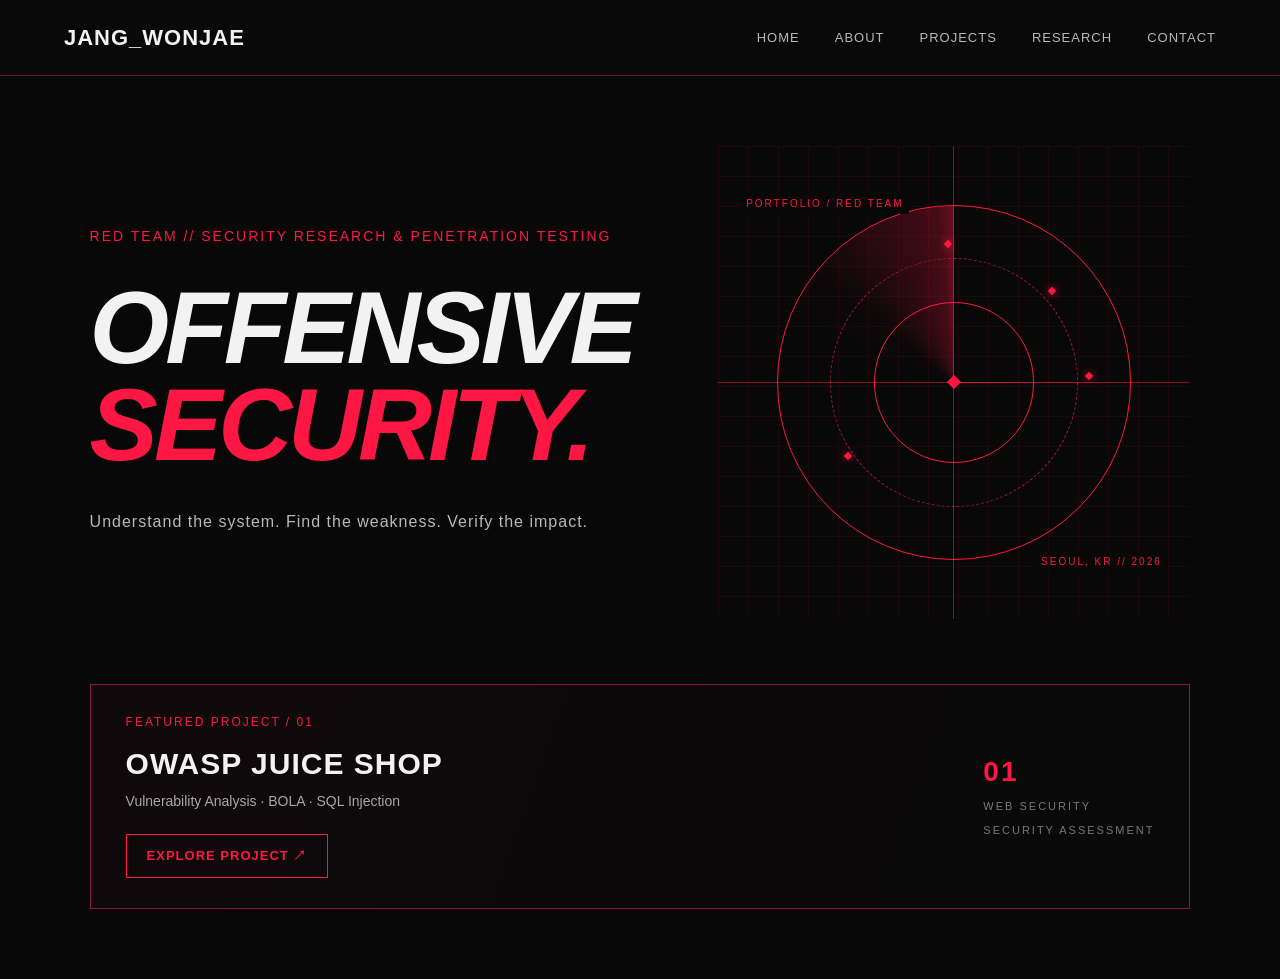
==== docs/index.html @ dd507e4e "Update and rename inex.html to index.html" ====
<!DOCTYPE html>
<html lang="ko">
<head>
    <meta charset="UTF-8">
    <meta name="viewport" content="width=device-width, initial-scale=1.0">

    <title>JANG WONJAE | RED TEAM</title>

    <link rel="stylesheet" href="css/style.css">
</head>

<body>

    <!-- HEADER -->
    <header>
        <div class="logo">JANG_WONJAE</div>

        <nav>
            <a href="#home">HOME</a>
            <a href="#about">ABOUT</a>
            <a href="#projects">PROJECTS</a>
            <a href="#research">RESEARCH</a>
            <a href="#contact">CONTACT</a>
        </nav>
    </header>


    <!-- MAIN -->
    <main>

        <section id="home">

            <!-- HERO CONTENT -->
            <div class="hero-content">

                <p class="eyebrow">
                    RED TEAM // SECURITY RESEARCH & PENETRATION TESTING
                </p>

                <h1>
                    OFFENSIVE<br>
                    <span>SECURITY.</span>
                </h1>

                <p class="hero-description">
                    Understand the system.
                    Find the weakness.
                    Verify the impact.
                </p>

            </div>


            <!-- RADAR HUD -->
            <div class="radar">

                <div class="radar-circle">

                    <div class="radar-scan"></div>
                    <div class="radar-center"></div>

                </div>

                <div class="radar-cross horizontal"></div>
                <div class="radar-cross vertical"></div>

                <span class="radar-point point-one"></span>
                <span class="radar-point point-two"></span>
                <span class="radar-point point-three"></span>
                <span class="radar-point point-four"></span>

                <span class="radar-label top">
                    PORTFOLIO / RED TEAM
                </span>

                <span class="radar-label bottom">
                    SEOUL, KR // 2026
                </span>

            </div>


            <!-- FEATURED PROJECT -->
            <div class="featured-project">

                <div class="project-info">

                    <p class="project-label">
                        FEATURED PROJECT / 01
                    </p>

                    <h2>OWASP JUICE SHOP</h2>

                    <p class="project-description">
                        Vulnerability Analysis · BOLA · SQL Injection
                    </p>

                    <a href="#projects" class="project-link">
                        EXPLORE PROJECT ↗
                    </a>

                </div>

                <div class="project-index">

                    <span>01</span>
                    <span>WEB SECURITY</span>
                    <span>SECURITY ASSESSMENT</span>

                </div>

            </div>

        </section>

    </main>


    <!-- JAVASCRIPT -->
    <script src="js/main.js"></script>

</body>
</html>
---- docs/css/style.css ----
/* =====================================
   1. BASIC SETTINGS
===================================== */

* {
    margin: 0;
    padding: 0;
    box-sizing: border-box;
}

body {
    background-color: #080808;
    color: #f2f2f2;
    font-family: Arial, sans-serif;
    min-height: 100vh;
}


/* =====================================
   2. HEADER
===================================== */

header {
    width: 100%;
    height: 76px;

    display: flex;
    justify-content: space-between;
    align-items: center;

    padding: 0 5%;

    background-color: #090909;
    border-bottom: 1px solid #65152d;
}

.logo {
    font-size: 22px;
    font-weight: bold;
    letter-spacing: 1px;
}

nav {
    display: flex;
    gap: 35px;
}

nav a {
    color: #b8b8b8;
    text-decoration: none;

    font-size: 13px;
    letter-spacing: 1px;

    transition: 0.3s;
}

nav a:hover {
    color: #ff1744;
}


/* =====================================
   3. MAIN HERO SECTION
===================================== */

main {
    padding: 70px 7%;
}

#home {
    display: grid;

    grid-template-columns: 1.1fr 0.9fr;

    align-items: center;
    gap: 50px;

    min-height: 650px;
}


/* HERO TEXT */

.hero-content {
    position: relative;
}

.eyebrow {
    color: #ff1744;

    font-size: 14px;
    letter-spacing: 2px;

    margin-bottom: 35px;
}

h1 {
    font-size: clamp(55px, 8vw, 110px);

    line-height: 0.95;
    font-weight: 900;

    letter-spacing: -4px;
    font-style: italic;
}

h1 span {
    color: #ff1744;
}

.hero-description {
    margin-top: 35px;

    color: #b8b8b8;

    font-size: 16px;
    letter-spacing: 1px;
    line-height: 1.8;
}


/* =====================================
   4. RADAR HUD
===================================== */

.radar {
    position: relative;

    width: 100%;
    aspect-ratio: 1 / 1;

    display: flex;
    justify-content: center;
    align-items: center;

    background-image:
        linear-gradient(
            rgba(255, 23, 68, 0.08) 1px,
            transparent 1px
        ),
        linear-gradient(
            90deg,
            rgba(255, 23, 68, 0.08) 1px,
            transparent 1px
        );

    background-size: 30px 30px;
}


/* OUTER CIRCLE */

.radar-circle {
    position: relative;

    width: 75%;
    height: 75%;

    border: 1px solid #ff1744;
    border-radius: 50%;

    display: flex;
    justify-content: center;
    align-items: center;

    overflow: hidden;
}


/* MIDDLE CIRCLE */

.radar-circle::before {
    content: "";

    position: absolute;

    width: 70%;
    height: 70%;

    border: 1px dashed #a81435;
    border-radius: 50%;

    z-index: 2;
    pointer-events: none;
}


/* INNER CIRCLE */

.radar-circle::after {
    content: "";

    position: absolute;

    width: 45%;
    height: 45%;

    border: 1px solid #ff1744;
    border-radius: 50%;

    z-index: 2;
    pointer-events: none;
}


/* CENTER POINT */

.radar-center {
    width: 10px;
    height: 10px;

    background-color: #ff1744;

    transform: rotate(45deg);

    z-index: 3;
}


/* =====================================
   5. RADAR CROSSHAIR
===================================== */

.radar-cross {
    position: absolute;

    background-color: rgba(255, 23, 68, 0.5);

    z-index: 2;
    pointer-events: none;
}

.radar-cross.horizontal {
    width: 100%;
    height: 1px;
}

.radar-cross.vertical {
    width: 1px;
    height: 100%;
}


/* =====================================
   6. RADAR SCAN ANIMATION
===================================== */

.radar-scan {
    position: absolute;

    inset: 0;

    border-radius: 50%;

    background: conic-gradient(
        from 0deg,
        transparent 0deg,
        transparent 285deg,
        rgba(255, 23, 68, 0.02) 310deg,
        rgba(255, 23, 68, 0.25) 355deg,
        rgba(255, 23, 68, 0.4) 360deg
    );

    animation: radar-rotate 5s linear infinite;

    z-index: 1;
    pointer-events: none;
}


/* SCAN BEAM */

.radar-scan::after {
    content: "";

    position: absolute;

    top: 50%;
    left: 50%;

    width: 50%;
    height: 1px;

    background: linear-gradient(
        90deg,
        rgba(255, 23, 68, 0.9),
        transparent
    );

    transform-origin: left center;
}


/* ROTATION */

@keyframes radar-rotate {

    from {
        transform: rotate(0deg);
    }

    to {
        transform: rotate(360deg);
    }

}


/* =====================================
   7. RADAR COORDINATES
===================================== */

.radar-point {
    position: absolute;

    width: 6px;
    height: 6px;

    background: #ff1744;

    transform: rotate(45deg);

    box-shadow:
        0 0 8px rgba(255, 23, 68, 0.8);

    z-index: 3;
}

.point-one {
    top: 30%;
    left: 70%;
}

.point-two {
    top: 65%;
    left: 27%;
}

.point-three {
    top: 48%;
    left: 78%;
}

.point-four {
    top: 20%;
    left: 48%;
}


/* =====================================
   8. RADAR LABELS
===================================== */

.radar-label {
    position: absolute;

    color: #ff1744;

    font-size: 10px;
    letter-spacing: 2px;

    background-color: #080808;

    padding: 5px;

    z-index: 4;
}

.radar-label.top {
    top: 10%;
    left: 5%;
}

.radar-label.bottom {
    bottom: 10%;
    right: 5%;
}


/* =====================================
   9. FEATURED PROJECT
===================================== */

.featured-project {
    grid-column: 1 / -1;

    position: relative;

    display: flex;
    justify-content: space-between;
    align-items: center;

    width: 100%;

    padding: 30px 35px;
    margin-top: 15px;

    background: linear-gradient(
        110deg,
        #10090c,
        #090909
    );

    border: 1px solid #8b1738;

    transition: 0.3s ease;
}


/* CARD HOVER */

.featured-project:hover {
    border-color: #ff1744;

    box-shadow:
        0 0 20px rgba(255, 23, 68, 0.12);
}


/* PROJECT LABEL */

.project-label {
    color: #ff1744;

    font-size: 12px;
    letter-spacing: 2px;

    margin-bottom: 18px;
}


/* PROJECT TITLE */

.project-info h2 {
    font-size: 30px;
    letter-spacing: 1px;

    margin-bottom: 12px;
}


/* PROJECT DESCRIPTION */

.project-description {
    color: #a8a8a8;

    font-size: 14px;

    margin-bottom: 25px;
}


/* PROJECT LINK */

.project-link {
    display: inline-block;

    color: #ff1744;
    text-decoration: none;

    font-size: 13px;
    font-weight: bold;

    letter-spacing: 1px;

    border: 1px solid #ff1744;

    padding: 12px 20px;

    transition: 0.3s;
}

.project-link:hover {
    background-color: #ff1744;
    color: #080808;
}


/* PROJECT INDEX */

.project-index {
    display: flex;
    flex-direction: column;

    gap: 12px;

    color: #777;

    font-size: 11px;
    letter-spacing: 2px;
}

.project-index span:first-child {
    color: #ff1744;

    font-size: 28px;
    font-weight: bold;
}


/* =====================================
   10. RESPONSIVE DESIGN
===================================== */

@media (max-width: 900px) {

    #home {
        grid-template-columns: 1fr;

        gap: 45px;
        padding-top: 40px;
    }

    .radar {
        max-width: 550px;
        margin: 0 auto;
    }

    .featured-project {
        grid-column: 1;
    }

}


@media (max-width: 600px) {

    header {
        height: auto;

        flex-direction: column;
        gap: 20px;

        padding: 20px;
    }

    nav {
        gap: 15px;
        flex-wrap: wrap;
        justify-content: center;
    }

    nav a {
        font-size: 11px;
    }

    main {
        padding: 40px 6%;
    }

    #home {
        min-height: auto;
    }

    h1 {
        font-size: clamp(43px, 12vw, 65px);
        letter-spacing: -2px;
    }

    .eyebrow {
        font-size: 11px;
        line-height: 1.6;
    }

    .hero-description {
        font-size: 13px;
    }

    .featured-project {
        padding: 25px 20px;

        flex-direction: column;
        align-items: flex-start;

        gap: 30px;
    }

    .project-info h2 {
        font-size: 23px;
    }

}
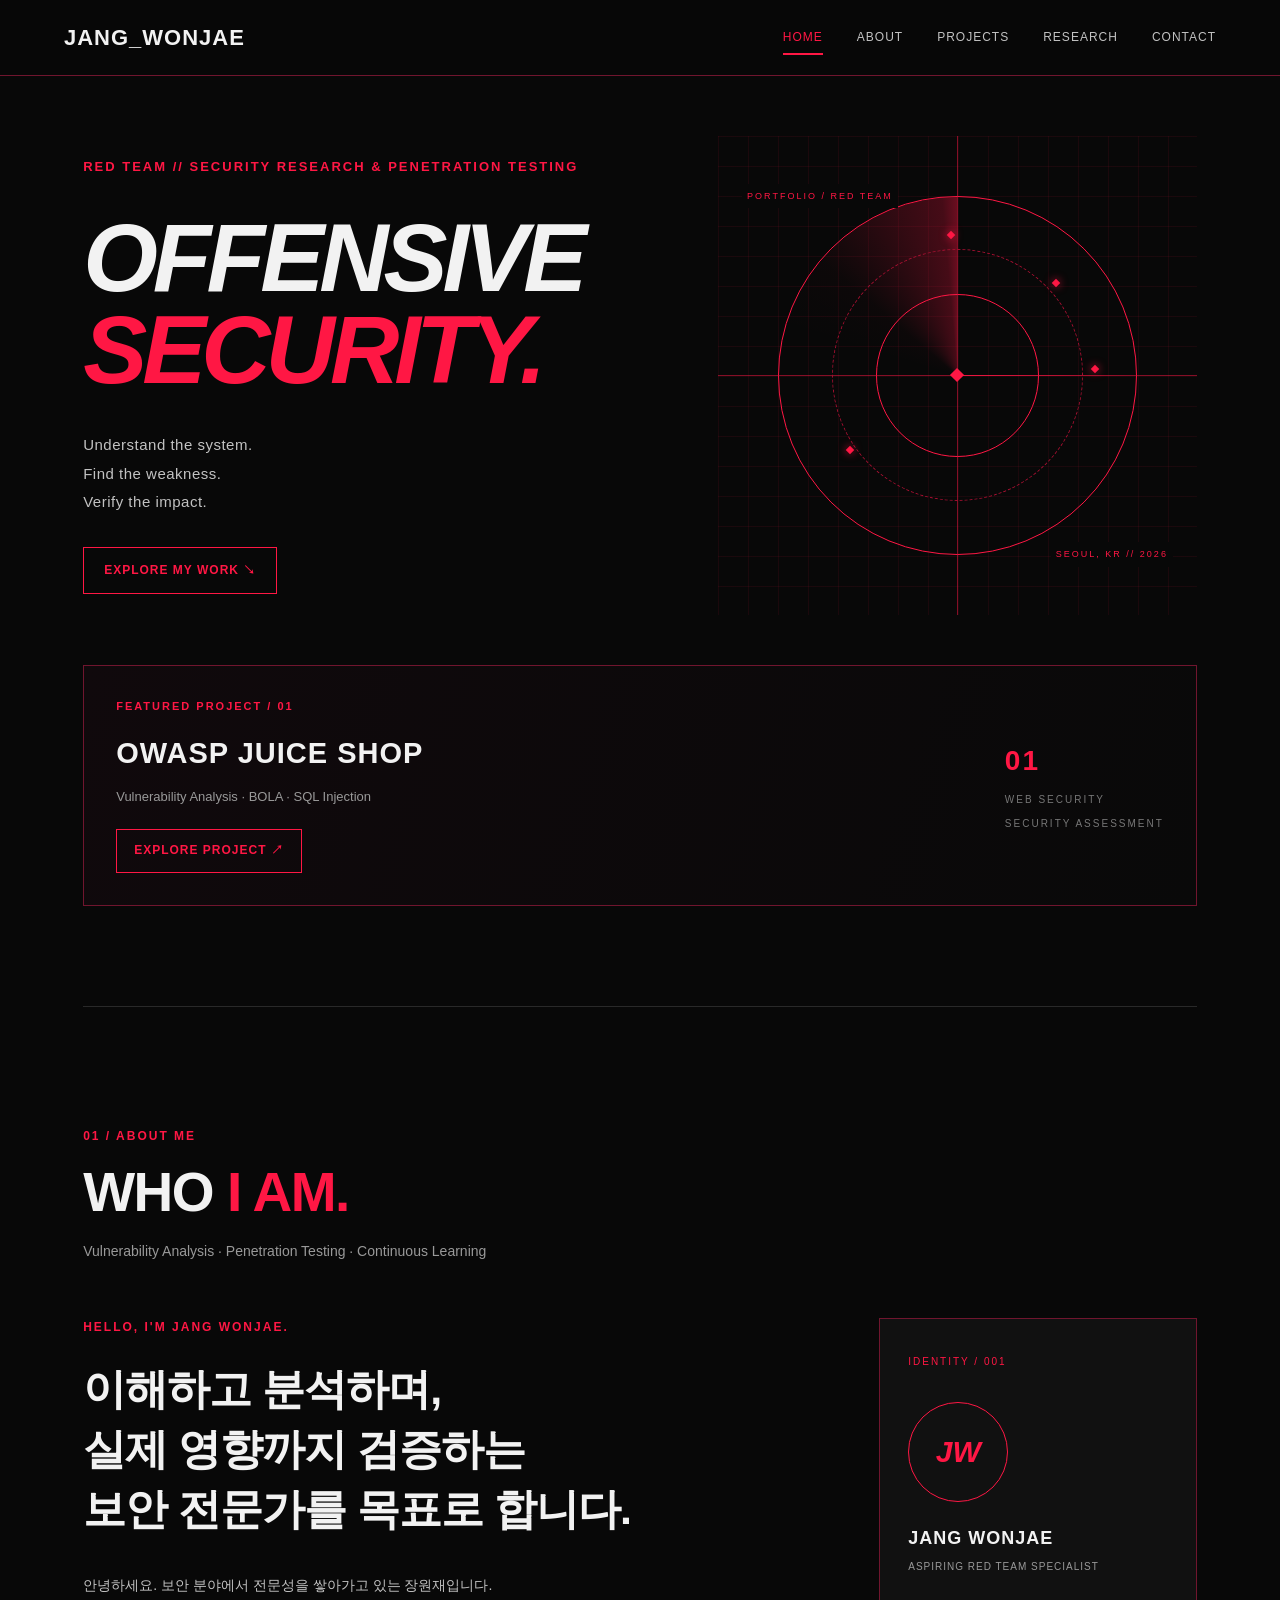
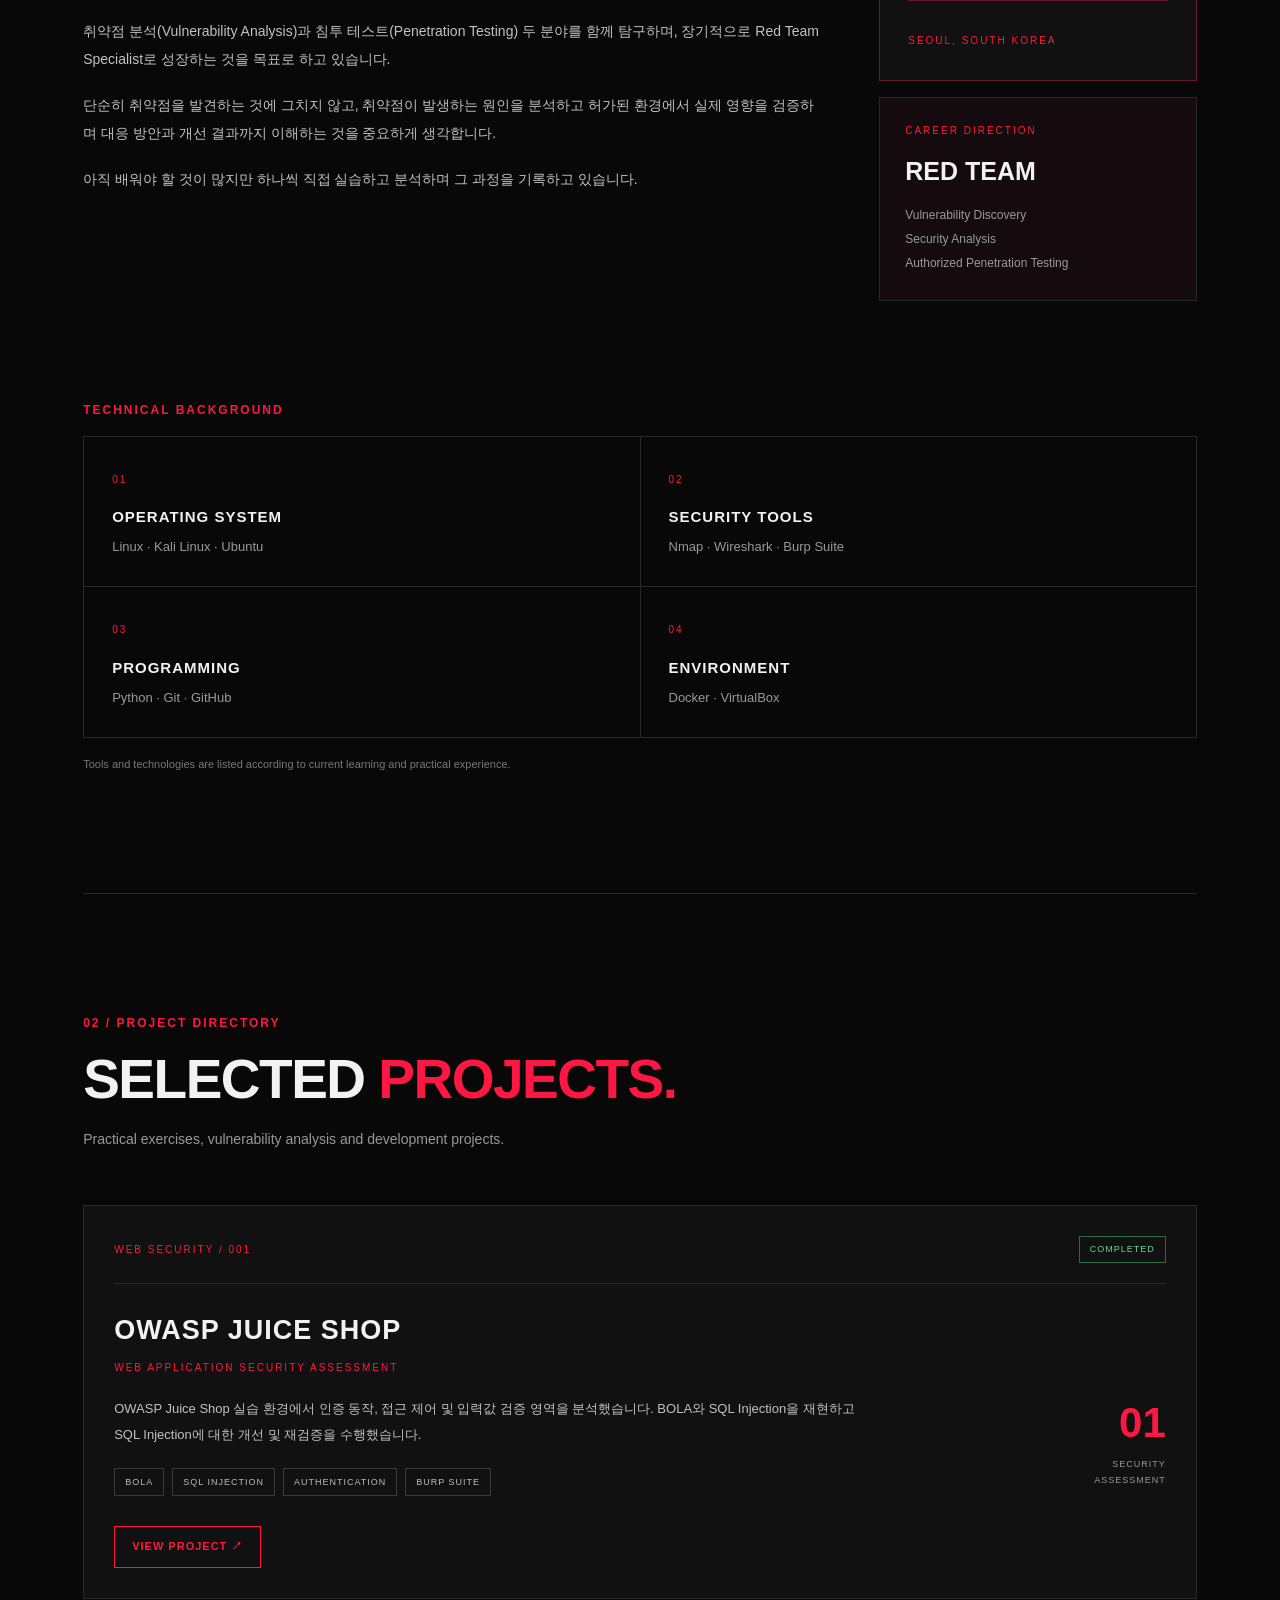
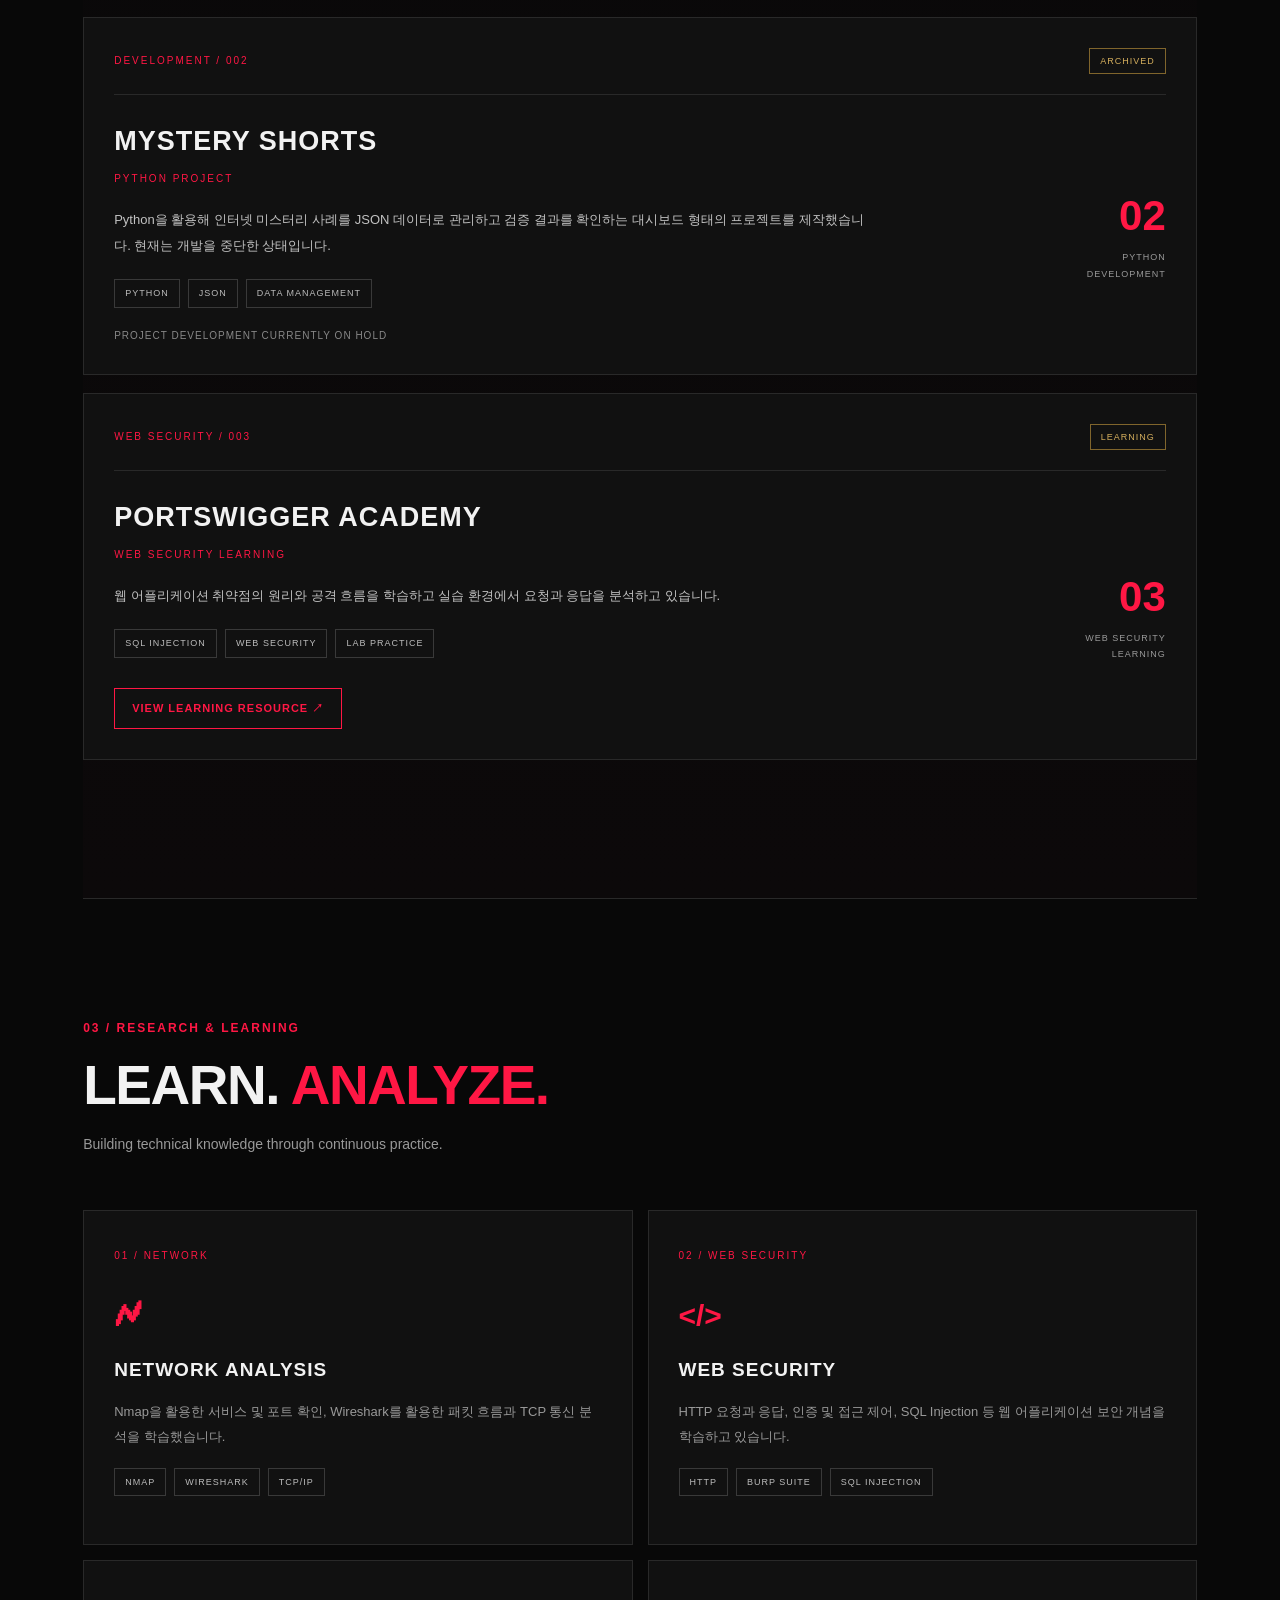
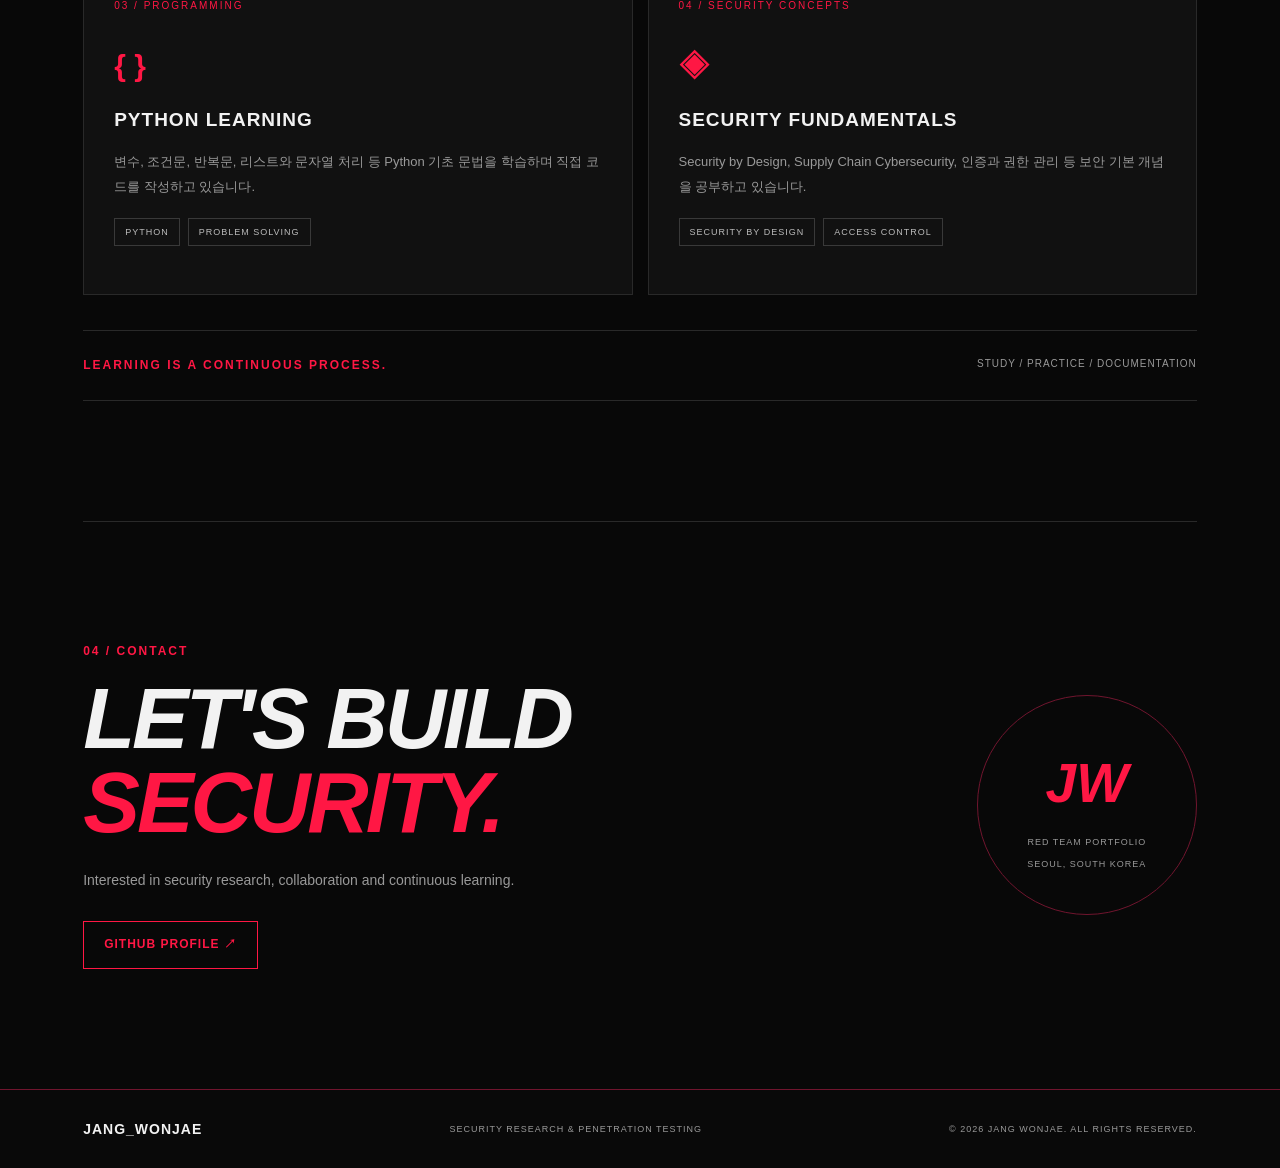
==== commit f0fcd441: "Build Complete Red Team Portfolio Git Pages" ====
--- a/docs/index.html
+++ b/docs/index.html
@@ -4,18 +4,25 @@
     <meta charset="UTF-8">
     <meta name="viewport" content="width=device-width, initial-scale=1.0">
 
-    <title>JANG WONJAE | RED TEAM</title>
+    <meta name="description" content="Jang Wonjae - Red Team Portfolio, Security Research and Penetration Testing">
+    <meta name="theme-color" content="#080808">
+
+    <title>JANG WONJAE | RED TEAM PORTFOLIO</title>
 
     <link rel="stylesheet" href="css/style.css">
 </head>
 
 <body>
 
-    <!-- HEADER -->
-    <header>
-        <div class="logo">JANG_WONJAE</div>
-
-        <nav>
+    <header class="header">
+        <a href="#home" class="logo">JANG_WONJAE</a>
+
+        <button class="menu-toggle" id="menuToggle" aria-label="Open navigation" aria-expanded="false">
+            <span></span>
+            <span></span>
+        </button>
+
+        <nav class="nav" id="mainNav">
             <a href="#home">HOME</a>
             <a href="#about">ABOUT</a>
             <a href="#projects">PROJECTS</a>
@@ -25,13 +32,11 @@
     </header>
 
 
-    <!-- MAIN -->
     <main>
 
-        <section id="home">
-
-            <!-- HERO CONTENT -->
-            <div class="hero-content">
+        <section id="home" class="hero">
+
+            <div class="hero-content reveal">
 
                 <p class="eyebrow">
                     RED TEAM // SECURITY RESEARCH & PENETRATION TESTING
@@ -43,16 +48,25 @@
                 </h1>
 
                 <p class="hero-description">
-                    Understand the system.
-                    Find the weakness.
+                    Understand the system.<br>
+                    Find the weakness.<br>
                     Verify the impact.
                 </p>
 
-            </div>
-
-
-            <!-- RADAR HUD -->
-            <div class="radar">
+                <a href="#projects" class="hero-button">
+                    EXPLORE MY WORK ↘
+                </a>
+
+            </div>
+
+            <div class="radar reveal">
+
+                <span class="radar-label top">
+                    PORTFOLIO / RED TEAM
+                </span>
+
+                <div class="radar-cross horizontal"></div>
+                <div class="radar-cross vertical"></div>
 
                 <div class="radar-circle">
 
@@ -60,28 +74,22 @@
                     <div class="radar-center"></div>
 
                 </div>
-
-                <div class="radar-cross horizontal"></div>
-                <div class="radar-cross vertical"></div>
 
                 <span class="radar-point point-one"></span>
                 <span class="radar-point point-two"></span>
                 <span class="radar-point point-three"></span>
                 <span class="radar-point point-four"></span>
 
-                <span class="radar-label top">
-                    PORTFOLIO / RED TEAM
-                </span>
-
                 <span class="radar-label bottom">
                     SEOUL, KR // 2026
                 </span>
 
             </div>
 
-
-            <!-- FEATURED PROJECT -->
-            <div class="featured-project">
+            <a
+                href="#projects"
+                class="featured-project reveal"
+            >
 
                 <div class="project-info">
 
@@ -95,29 +103,520 @@
                         Vulnerability Analysis · BOLA · SQL Injection
                     </p>
 
-                    <a href="#projects" class="project-link">
+                    <span class="project-link">
                         EXPLORE PROJECT ↗
-                    </a>
+                    </span>
 
                 </div>
 
                 <div class="project-index">
-
                     <span>01</span>
                     <span>WEB SECURITY</span>
                     <span>SECURITY ASSESSMENT</span>
-
-                </div>
-
-            </div>
+                </div>
+
+            </a>
 
         </section>
 
+        <section id="about" class="section about-section">
+
+            <div class="section-heading reveal">
+
+                <p class="section-label">01 / ABOUT ME</p>
+
+                <h2>
+                    WHO <span>I AM.</span>
+                </h2>
+
+                <p>
+                    Vulnerability Analysis · Penetration Testing · Continuous Learning
+                </p>
+
+            </div>
+
+
+            <div class="about-layout">
+
+                <div class="about-main reveal">
+
+                    <p class="about-greeting">
+                        HELLO, I'M JANG WONJAE.
+                    </p>
+
+                    <h3>
+                        이해하고 분석하며,<br>
+                        실제 영향까지 검증하는<br>
+                        보안 전문가를 목표로 합니다.
+                    </h3>
+
+                    <p class="about-description">
+                        안녕하세요. 보안 분야에서 전문성을 쌓아가고 있는 장원재입니다.
+                    </p>
+
+                    <p class="about-description">
+                        취약점 분석(Vulnerability Analysis)과
+                        침투 테스트(Penetration Testing) 두 분야를 함께 탐구하며,
+                        장기적으로 Red Team Specialist로 성장하는 것을 목표로 하고 있습니다.
+                    </p>
+
+                    <p class="about-description">
+                        단순히 취약점을 발견하는 것에 그치지 않고,
+                        취약점이 발생하는 원인을 분석하고 허가된 환경에서
+                        실제 영향을 검증하며 대응 방안과 개선 결과까지
+                        이해하는 것을 중요하게 생각합니다.
+                    </p>
+
+                    <p class="about-description">
+                        아직 배워야 할 것이 많지만 하나씩 직접 실습하고 분석하며
+                        그 과정을 기록하고 있습니다.
+                    </p>
+
+                </div>
+
+
+                <div class="about-side reveal">
+
+                    <div class="identity-card">
+
+                        <span class="identity-number">IDENTITY / 001</span>
+
+                        <div class="identity-symbol">
+                            <span>JW</span>
+                        </div>
+
+                        <h3>JANG WONJAE</h3>
+
+                        <p>ASPIRING RED TEAM SPECIALIST</p>
+
+                        <div class="identity-line"></div>
+
+                        <span class="identity-location">
+                            SEOUL, SOUTH KOREA
+                        </span>
+
+                    </div>
+
+
+                    <div class="career-card">
+
+                        <p class="card-label">CAREER DIRECTION</p>
+
+                        <h3>RED TEAM</h3>
+
+                        <p>
+                            Vulnerability Discovery<br>
+                            Security Analysis<br>
+                            Authorized Penetration Testing
+                        </p>
+
+                    </div>
+
+                </div>
+
+            </div>
+
+            <div class="technical-section reveal">
+
+                <p class="section-label">TECHNICAL BACKGROUND</p>
+
+                <div class="technical-grid">
+
+                    <div class="technical-item">
+                        <span class="technical-index">01</span>
+                        <h3>OPERATING SYSTEM</h3>
+                        <p>Linux · Kali Linux · Ubuntu</p>
+                    </div>
+
+                    <div class="technical-item">
+                        <span class="technical-index">02</span>
+                        <h3>SECURITY TOOLS</h3>
+                        <p>Nmap · Wireshark · Burp Suite</p>
+                    </div>
+
+                    <div class="technical-item">
+                        <span class="technical-index">03</span>
+                        <h3>PROGRAMMING</h3>
+                        <p>Python · Git · GitHub</p>
+                    </div>
+
+                    <div class="technical-item">
+                        <span class="technical-index">04</span>
+                        <h3>ENVIRONMENT</h3>
+                        <p>Docker · VirtualBox</p>
+                    </div>
+
+                </div>
+
+                <p class="technical-note">
+                    Tools and technologies are listed according to current learning and practical experience.
+                </p>
+
+            </div>
+
+        </section>
+
+
+        <section id="projects" class="section projects-section">
+
+            <div class="section-heading reveal">
+
+                <p class="section-label">02 / PROJECT DIRECTORY</p>
+
+                <h2>
+                    SELECTED <span>PROJECTS.</span>
+                </h2>
+
+                <p>
+                    Practical exercises, vulnerability analysis and development projects.
+                </p>
+
+            </div>
+
+            <article class="project-card reveal">
+
+                <div class="project-card-top">
+
+                    <span class="project-category">
+                        WEB SECURITY / 001
+                    </span>
+
+                    <span class="project-status">
+                        COMPLETED
+                    </span>
+
+                </div>
+
+                <div class="project-card-content">
+
+                    <div class="project-main-info">
+
+                        <h3>OWASP JUICE SHOP</h3>
+
+                        <p class="project-subtitle">
+                            WEB APPLICATION SECURITY ASSESSMENT
+                        </p>
+
+                        <p class="project-text">
+                            OWASP Juice Shop 실습 환경에서 인증 동작,
+                            접근 제어 및 입력값 검증 영역을 분석했습니다.
+                            BOLA와 SQL Injection을 재현하고
+                            SQL Injection에 대한 개선 및 재검증을 수행했습니다.
+                        </p>
+
+                        <div class="tag-list">
+                            <span>BOLA</span>
+                            <span>SQL INJECTION</span>
+                            <span>AUTHENTICATION</span>
+                            <span>BURP SUITE</span>
+                        </div>
+
+                        <a
+                            href="https://github.com/Blu2e/blu2e.github.io/tree/main/projects/juice-shop"
+                            target="_blank"
+                            rel="noopener noreferrer"
+                            class="outline-button"
+                        >
+                            VIEW PROJECT ↗
+                        </a>
+
+                    </div>
+
+                    <div class="project-card-index">
+                        <span>01</span>
+                        <p>SECURITY<br>ASSESSMENT</p>
+                    </div>
+
+                </div>
+
+            </article>
+
+            <article class="project-card reveal">
+
+                <div class="project-card-top">
+
+                    <span class="project-category">
+                        DEVELOPMENT / 002
+                    </span>
+
+                    <span class="project-status status-learning">
+                        ARCHIVED
+                    </span>
+
+                </div>
+
+                <div class="project-card-content">
+
+                    <div class="project-main-info">
+
+                        <h3>MYSTERY SHORTS</h3>
+
+                        <p class="project-subtitle">
+                            PYTHON PROJECT
+                        </p>
+
+                        <p class="project-text">
+                            Python을 활용해 인터넷 미스터리 사례를
+                            JSON 데이터로 관리하고 검증 결과를 확인하는
+                            대시보드 형태의 프로젝트를 제작했습니다.
+                            현재는 개발을 중단한 상태입니다.
+                        </p>
+
+                        <div class="tag-list">
+                            <span>PYTHON</span>
+                            <span>JSON</span>
+                            <span>DATA MANAGEMENT</span>
+                        </div>
+
+                        <span class="project-note">
+                            PROJECT DEVELOPMENT CURRENTLY ON HOLD
+                        </span>
+
+                    </div>
+
+                    <div class="project-card-index">
+                        <span>02</span>
+                        <p>PYTHON<br>DEVELOPMENT</p>
+                    </div>
+
+                </div>
+
+            </article>
+
+            <article class="project-card reveal">
+
+                <div class="project-card-top">
+
+                    <span class="project-category">
+                        WEB SECURITY / 003
+                    </span>
+
+                    <span class="project-status status-learning">
+                        LEARNING
+                    </span>
+
+                </div>
+
+                <div class="project-card-content">
+
+                    <div class="project-main-info">
+
+                        <h3>PORTSWIGGER ACADEMY</h3>
+
+                        <p class="project-subtitle">
+                            WEB SECURITY LEARNING
+                        </p>
+
+                        <p class="project-text">
+                            웹 어플리케이션 취약점의 원리와 공격 흐름을
+                            학습하고 실습 환경에서 요청과 응답을 분석하고 있습니다.
+                        </p>
+
+                        <div class="tag-list">
+                            <span>SQL INJECTION</span>
+                            <span>WEB SECURITY</span>
+                            <span>LAB PRACTICE</span>
+                        </div>
+
+                        <a
+                            href="https://portswigger.net/web-security"
+                            target="_blank"
+                            rel="noopener noreferrer"
+                            class="outline-button"
+                        >
+                            VIEW LEARNING RESOURCE ↗
+                        </a>
+
+                    </div>
+
+                    <div class="project-card-index">
+                        <span>03</span>
+                        <p>WEB SECURITY<br>LEARNING</p>
+                    </div>
+
+                </div>
+
+            </article>
+
+        </section>
+
+        <section id="research" class="section research-section">
+
+            <div class="section-heading reveal">
+
+                <p class="section-label">03 / RESEARCH & LEARNING</p>
+
+                <h2>
+                    LEARN. <span>ANALYZE.</span>
+                </h2>
+
+                <p>
+                    Building technical knowledge through continuous practice.
+                </p>
+
+            </div>
+
+
+            <div class="research-grid">
+
+                <article class="research-card reveal">
+
+                    <span class="research-number">01 / NETWORK</span>
+
+                    <div class="research-symbol">🗲</div>
+
+                    <h3>NETWORK ANALYSIS</h3>
+
+                    <p>
+                        Nmap을 활용한 서비스 및 포트 확인,
+                        Wireshark를 활용한 패킷 흐름과 TCP 통신 분석을 학습했습니다.
+                    </p>
+
+                    <div class="tag-list">
+                        <span>NMAP</span>
+                        <span>WIRESHARK</span>
+                        <span>TCP/IP</span>
+                    </div>
+
+                </article>
+
+
+                <article class="research-card reveal">
+
+                    <span class="research-number">02 / WEB SECURITY</span>
+
+                    <div class="research-symbol">&lt;/&gt;</div>
+
+                    <h3>WEB SECURITY</h3>
+
+                    <p>
+                        HTTP 요청과 응답, 인증 및 접근 제어,
+                        SQL Injection 등 웹 어플리케이션 보안 개념을 학습하고 있습니다.
+                    </p>
+
+                    <div class="tag-list">
+                        <span>HTTP</span>
+                        <span>BURP SUITE</span>
+                        <span>SQL INJECTION</span>
+                    </div>
+
+                </article>
+
+
+                <article class="research-card reveal">
+
+                    <span class="research-number">03 / PROGRAMMING</span>
+
+                    <div class="research-symbol">{ }</div>
+
+                    <h3>PYTHON LEARNING</h3>
+
+                    <p>
+                        변수, 조건문, 반복문, 리스트와 문자열 처리 등
+                        Python 기초 문법을 학습하며 직접 코드를 작성하고 있습니다.
+                    </p>
+
+                    <div class="tag-list">
+                        <span>PYTHON</span>
+                        <span>PROBLEM SOLVING</span>
+                    </div>
+
+                </article>
+
+
+                <article class="research-card reveal">
+
+                    <span class="research-number">04 / SECURITY CONCEPTS</span>
+
+                    <div class="research-symbol">◈</div>
+
+                    <h3>SECURITY FUNDAMENTALS</h3>
+
+                    <p>
+                        Security by Design, Supply Chain Cybersecurity,
+                        인증과 권한 관리 등 보안 기본 개념을 공부하고 있습니다.
+                    </p>
+
+                    <div class="tag-list">
+                        <span>SECURITY BY DESIGN</span>
+                        <span>ACCESS CONTROL</span>
+                    </div>
+
+                </article>
+
+            </div>
+
+
+            <div class="research-footer reveal">
+
+                <p>
+                    LEARNING IS A CONTINUOUS PROCESS.
+                </p>
+
+                <span>
+                    STUDY / PRACTICE / DOCUMENTATION
+                </span>
+
+            </div>
+
+        </section>
+
+
+        <section id="contact" class="section contact-section">
+
+            <div class="contact-content reveal">
+
+                <p class="section-label">04 / CONTACT</p>
+
+                <h2>
+                    LET'S BUILD<br>
+                    <span>SECURITY.</span>
+                </h2>
+
+                <p>
+                    Interested in security research, collaboration
+                    and continuous learning.
+                </p>
+
+                <a
+                    href="https://github.com/Blu2e"
+                    target="_blank"
+                    rel="noopener noreferrer"
+                    class="contact-button"
+                >
+                    GITHUB PROFILE ↗
+                </a>
+
+            </div>
+
+            <div class="contact-mark reveal">
+                <span>JW</span>
+                <p>RED TEAM PORTFOLIO</p>
+                <p>SEOUL, SOUTH KOREA</p>
+            </div>
+
+        </section>
+
     </main>
 
-
-    <!-- JAVASCRIPT -->
+    <footer class="footer">
+
+        <div class="footer-logo">
+            JANG_WONJAE
+        </div>
+
+        <p>
+            SECURITY RESEARCH & PENETRATION TESTING
+        </p>
+
+        <span>
+            © 2026 JANG WONJAE. ALL RIGHTS RESERVED.
+        </span>
+
+    </footer>
+
+
     <script src="js/main.js"></script>
 
 </body>
-</html>
+</html>
--- a/docs/css/style.css
+++ b/docs/css/style.css
@@ -1,7 +1,15 @@
-
-/* =====================================
-   1. BASIC SETTINGS
-===================================== */
+:root {
+    --background: #080808;
+    --surface: #111111;
+    --surface-light: #171717;
+    --border: #292929;
+    --border-red: #70152e;
+    --red: #ff1744;
+    --red-dark: #a50f30;
+    --white: #f2f2f2;
+    --gray: #999999;
+    --gray-light: #c2c2c2;
+}
 
 * {
     margin: 0;
@@ -9,121 +17,222 @@
     box-sizing: border-box;
 }
 
+html {
+    scroll-behavior: smooth;
+    scroll-padding-top: 90px;
+}
+
 body {
-    background-color: #080808;
-    color: #f2f2f2;
-    font-family: Arial, sans-serif;
-    min-height: 100vh;
-}
-
-
-/* =====================================
-   2. HEADER
-===================================== */
-
-header {
+    background: var(--background);
+    color: var(--white);
+    font-family: Arial, Helvetica, sans-serif;
+    line-height: 1.6;
+    overflow-x: hidden;
+}
+
+a {
+    color: inherit;
+}
+
+button {
+    font: inherit;
+}
+
+::selection {
+    background: var(--red);
+    color: var(--background);
+}
+
+
+.header {
+    position: sticky;
+    top: 0;
+    z-index: 1000;
+
     width: 100%;
-    height: 76px;
-
-    display: flex;
+    min-height: 76px;
+
+    display: flex;
+    align-items: center;
     justify-content: space-between;
+
+    padding: 0 5%;
+
+    background: rgba(8, 8, 8, 0.96);
+    border-bottom: 1px solid var(--border-red);
+    backdrop-filter: blur(12px);
+}
+
+.logo {
+    color: var(--white);
+    text-decoration: none;
+
+    font-size: 22px;
+    font-weight: 800;
+    letter-spacing: 1px;
+}
+
+.nav {
+    display: flex;
     align-items: center;
-
-    padding: 0 5%;
-
-    background-color: #090909;
-    border-bottom: 1px solid #65152d;
-}
-
-.logo {
-    font-size: 22px;
-    font-weight: bold;
-    letter-spacing: 1px;
-}
-
-nav {
-    display: flex;
-    gap: 35px;
-}
-
-nav a {
-    color: #b8b8b8;
+    gap: 34px;
+}
+
+.nav a {
+    position: relative;
+
+    color: var(--gray-light);
     text-decoration: none;
 
-    font-size: 13px;
-    letter-spacing: 1px;
-
-    transition: 0.3s;
-}
-
-nav a:hover {
-    color: #ff1744;
-}
-
-
-/* =====================================
-   3. MAIN HERO SECTION
-===================================== */
+    font-size: 12px;
+    letter-spacing: 1px;
+
+    transition: color 0.3s;
+}
+
+.nav a::after {
+    content: "";
+
+    position: absolute;
+    left: 0;
+    bottom: -8px;
+
+    width: 0;
+    height: 2px;
+
+    background: var(--red);
+
+    transition: width 0.3s;
+}
+
+.nav a:hover,
+.nav a.active {
+    color: var(--red);
+}
+
+.nav a:hover::after,
+.nav a.active::after {
+    width: 100%;
+}
+
+.menu-toggle {
+    display: none;
+    border: 0;
+    background: none;
+    cursor: pointer;
+}
+
 
 main {
-    padding: 70px 7%;
-}
-
-#home {
+    width: 100%;
+    padding: 0 6.5%;
+}
+
+.section {
+    padding: 120px 0;
+    border-top: 1px solid var(--border);
+}
+
+.section-heading {
+    margin-bottom: 55px;
+}
+
+.section-label {
+    color: var(--red);
+    font-size: 12px;
+    font-weight: 700;
+    letter-spacing: 2px;
+    margin-bottom: 16px;
+}
+
+.section-heading h2 {
+    font-size: clamp(34px, 5vw, 55px);
+    font-weight: 900;
+    line-height: 1.1;
+    letter-spacing: -1.5px;
+}
+
+.section-heading h2 span {
+    color: var(--red);
+}
+
+.section-heading > p:last-child {
+    color: var(--gray);
+    font-size: 14px;
+    margin-top: 18px;
+}
+
+
+.hero {
     display: grid;
-
     grid-template-columns: 1.1fr 0.9fr;
 
     align-items: center;
     gap: 50px;
 
-    min-height: 650px;
-}
-
-
-/* HERO TEXT */
+    padding: 60px 0 100px;
+    min-height: 700px;
+}
 
 .hero-content {
     position: relative;
 }
 
 .eyebrow {
-    color: #ff1744;
-
-    font-size: 14px;
-    letter-spacing: 2px;
-
-    margin-bottom: 35px;
-}
-
-h1 {
-    font-size: clamp(55px, 8vw, 110px);
-
-    line-height: 0.95;
+    color: var(--red);
+
+    font-size: 13px;
+    font-weight: 600;
+    letter-spacing: 2px;
+
+    margin-bottom: 34px;
+}
+
+.hero h1 {
+    font-size: clamp(55px, 7.5vw, 105px);
     font-weight: 900;
 
-    letter-spacing: -4px;
+    line-height: 0.96;
+    letter-spacing: -5px;
     font-style: italic;
 }
 
-h1 span {
-    color: #ff1744;
+.hero h1 span {
+    color: var(--red);
 }
 
 .hero-description {
     margin-top: 35px;
 
-    color: #b8b8b8;
-
-    font-size: 16px;
-    letter-spacing: 1px;
-    line-height: 1.8;
-}
-
-
-/* =====================================
-   4. RADAR HUD
-===================================== */
+    color: var(--gray-light);
+    font-size: 15px;
+    line-height: 1.9;
+    letter-spacing: 0.5px;
+}
+
+.hero-button {
+    display: inline-block;
+
+    margin-top: 30px;
+    padding: 13px 20px;
+
+    border: 1px solid var(--red);
+
+    color: var(--red);
+    text-decoration: none;
+
+    font-size: 12px;
+    font-weight: 700;
+    letter-spacing: 1px;
+
+    transition: 0.3s;
+}
+
+.hero-button:hover {
+    background: var(--red);
+    color: var(--background);
+}
+
 
 .radar {
     position: relative;
@@ -149,85 +258,63 @@
     background-size: 30px 30px;
 }
 
-
-/* OUTER CIRCLE */
-
 .radar-circle {
     position: relative;
 
     width: 75%;
     height: 75%;
 
-    border: 1px solid #ff1744;
-    border-radius: 50%;
-
     display: flex;
     justify-content: center;
     align-items: center;
 
+    border: 1px solid var(--red);
+    border-radius: 50%;
+
     overflow: hidden;
 }
-
-
-/* MIDDLE CIRCLE */
 
 .radar-circle::before {
     content: "";
 
     position: absolute;
-
     width: 70%;
     height: 70%;
 
-    border: 1px dashed #a81435;
+    border: 1px dashed var(--red-dark);
     border-radius: 50%;
 
     z-index: 2;
     pointer-events: none;
 }
 
-
-/* INNER CIRCLE */
-
 .radar-circle::after {
     content: "";
 
     position: absolute;
-
     width: 45%;
     height: 45%;
 
-    border: 1px solid #ff1744;
+    border: 1px solid var(--red);
     border-radius: 50%;
 
     z-index: 2;
     pointer-events: none;
 }
-
-
-/* CENTER POINT */
 
 .radar-center {
     width: 10px;
     height: 10px;
 
-    background-color: #ff1744;
-
+    background: var(--red);
     transform: rotate(45deg);
 
     z-index: 3;
 }
-
-
-/* =====================================
-   5. RADAR CROSSHAIR
-===================================== */
 
 .radar-cross {
     position: absolute;
-
-    background-color: rgba(255, 23, 68, 0.5);
-
+    background: rgba(255, 23, 68, 0.5);
     z-index: 2;
     pointer-events: none;
 }
@@ -242,14 +329,8 @@
     height: 100%;
 }
 
-
-/* =====================================
-   6. RADAR SCAN ANIMATION
-===================================== */
-
 .radar-scan {
     position: absolute;
-
     inset: 0;
 
     border-radius: 50%;
@@ -269,14 +350,10 @@
     pointer-events: none;
 }
 
-
-/* SCAN BEAM */
-
 .radar-scan::after {
     content: "";
 
     position: absolute;
-
     top: 50%;
     left: 50%;
 
@@ -292,11 +369,7 @@
     transform-origin: left center;
 }
 
-
-/* ROTATION */
-
 @keyframes radar-rotate {
-
     from {
         transform: rotate(0deg);
     }
@@ -304,13 +377,7 @@
     to {
         transform: rotate(360deg);
     }
-
-}
-
-
-/* =====================================
-   7. RADAR COORDINATES
-===================================== */
+}
 
 .radar-point {
     position: absolute;
@@ -318,12 +385,10 @@
     width: 6px;
     height: 6px;
 
-    background: #ff1744;
-
+    background: var(--red);
     transform: rotate(45deg);
 
-    box-shadow:
-        0 0 8px rgba(255, 23, 68, 0.8);
+    box-shadow: 0 0 8px rgba(255, 23, 68, 0.8);
 
     z-index: 3;
 }
@@ -348,22 +413,16 @@
     left: 48%;
 }
 
-
-/* =====================================
-   8. RADAR LABELS
-===================================== */
-
 .radar-label {
     position: absolute;
 
-    color: #ff1744;
-
-    font-size: 10px;
-    letter-spacing: 2px;
-
-    background-color: #080808;
+    color: var(--red);
+    background: var(--background);
 
     padding: 5px;
+
+    font-size: 9px;
+    letter-spacing: 2px;
 
     z-index: 4;
 }
@@ -374,28 +433,20 @@
 }
 
 .radar-label.bottom {
+    right: 5%;
     bottom: 10%;
-    right: 5%;
-}
-
-
-/* =====================================
-   9. FEATURED PROJECT
-===================================== */
+}
+
 
 .featured-project {
     grid-column: 1 / -1;
 
-    position: relative;
-
-    display: flex;
+    display: flex;
+    align-items: center;
     justify-content: space-between;
-    align-items: center;
 
     width: 100%;
-
-    padding: 30px 35px;
-    margin-top: 15px;
+    padding: 32px;
 
     background: linear-gradient(
         110deg,
@@ -403,114 +454,601 @@
         #090909
     );
 
-    border: 1px solid #8b1738;
-
-    transition: 0.3s ease;
-}
-
-
-/* CARD HOVER */
+    border: 1px solid var(--border-red);
+
+    text-decoration: none;
+    transition: 0.3s;
+}
 
 .featured-project:hover {
-    border-color: #ff1744;
-
-    box-shadow:
-        0 0 20px rgba(255, 23, 68, 0.12);
-}
-
-
-/* PROJECT LABEL */
+    border-color: var(--red);
+    box-shadow: 0 0 25px rgba(255, 23, 68, 0.1);
+}
 
 .project-label {
-    color: #ff1744;
-
-    font-size: 12px;
-    letter-spacing: 2px;
-
-    margin-bottom: 18px;
-}
-
-
-/* PROJECT TITLE */
+    color: var(--red);
+
+    font-size: 11px;
+    font-weight: 700;
+    letter-spacing: 2px;
+
+    margin-bottom: 15px;
+}
 
 .project-info h2 {
-    font-size: 30px;
-    letter-spacing: 1px;
-
-    margin-bottom: 12px;
-}
-
-
-/* PROJECT DESCRIPTION */
+    font-size: 29px;
+    letter-spacing: 1px;
+}
 
 .project-description {
-    color: #a8a8a8;
-
-    font-size: 14px;
-
-    margin-bottom: 25px;
-}
-
-
-/* PROJECT LINK */
+    color: var(--gray);
+    font-size: 13px;
+    margin: 10px 0 22px;
+}
 
 .project-link {
     display: inline-block;
 
-    color: #ff1744;
+    padding: 11px 17px;
+
+    border: 1px solid var(--red);
+
+    color: var(--red);
+
+    font-size: 12px;
+    font-weight: 700;
+    letter-spacing: 1px;
+
+    transition: 0.3s;
+}
+
+.featured-project:hover .project-link {
+    background: var(--red);
+    color: var(--background);
+}
+
+.project-index {
+    display: flex;
+    flex-direction: column;
+    gap: 8px;
+
+    color: #777;
+    font-size: 10px;
+    letter-spacing: 2px;
+}
+
+.project-index span:first-child {
+    color: var(--red);
+    font-size: 28px;
+    font-weight: 800;
+}
+
+
+.about-layout {
+    display: grid;
+    grid-template-columns: 1.4fr 0.6fr;
+    gap: 55px;
+    align-items: start;
+}
+
+.about-greeting {
+    color: var(--red);
+
+    font-size: 12px;
+    font-weight: 700;
+    letter-spacing: 2px;
+
+    margin-bottom: 22px;
+}
+
+.about-main h3 {
+    font-size: clamp(28px, 4vw, 43px);
+    line-height: 1.4;
+    letter-spacing: -1px;
+
+    margin-bottom: 32px;
+}
+
+.about-description {
+    color: var(--gray-light);
+
+    font-size: 14px;
+    line-height: 2;
+
+    margin-bottom: 18px;
+}
+
+.about-side {
+    display: flex;
+    flex-direction: column;
+    gap: 16px;
+}
+
+.identity-card {
+    padding: 28px;
+
+    background: var(--surface);
+    border: 1px solid var(--border-red);
+}
+
+.identity-number {
+    color: var(--red);
+    font-size: 10px;
+    letter-spacing: 2px;
+}
+
+.identity-symbol {
+    width: 100px;
+    height: 100px;
+
+    display: flex;
+    align-items: center;
+    justify-content: center;
+
+    margin: 30px 0 22px;
+
+    border: 1px solid var(--red);
+    border-radius: 50%;
+
+    color: var(--red);
+    font-size: 30px;
+    font-weight: 900;
+    font-style: italic;
+}
+
+.identity-card h3 {
+    font-size: 18px;
+    letter-spacing: 1px;
+}
+
+.identity-card > p {
+    color: var(--gray);
+    font-size: 10px;
+    letter-spacing: 1px;
+    margin-top: 6px;
+}
+
+.identity-line {
+    height: 1px;
+    background: var(--border-red);
+    margin: 25px 0;
+}
+
+.identity-location {
+    color: var(--red);
+    font-size: 10px;
+    letter-spacing: 2px;
+}
+
+.career-card {
+    padding: 25px;
+    background: #150b0e;
+    border: 1px solid var(--border);
+}
+
+.card-label {
+    color: var(--red);
+    font-size: 10px;
+    letter-spacing: 2px;
+}
+
+.career-card h3 {
+    font-size: 25px;
+    margin: 12px 0;
+}
+
+.career-card > p:last-child {
+    color: var(--gray);
+    font-size: 12px;
+    line-height: 2;
+}
+
+
+.technical-section {
+    margin-top: 100px;
+}
+
+.technical-grid {
+    display: grid;
+    grid-template-columns: repeat(2, 1fr);
+    gap: 1px;
+
+    background: var(--border);
+    border: 1px solid var(--border);
+}
+
+.technical-item {
+    position: relative;
+    min-height: 145px;
+
+    padding: 28px;
+
+    background: var(--background);
+}
+
+.technical-index {
+    color: var(--red);
+    font-size: 10px;
+    letter-spacing: 2px;
+}
+
+.technical-item h3 {
+    font-size: 15px;
+    letter-spacing: 1px;
+    margin: 15px 0 8px;
+}
+
+.technical-item p {
+    color: var(--gray);
+    font-size: 13px;
+}
+
+.technical-note {
+    color: #777;
+    font-size: 11px;
+    margin-top: 18px;
+}
+
+
+.projects-section {
+    background: linear-gradient(
+        180deg,
+        #080808,
+        #0c090a
+    );
+}
+
+.project-card {
+    padding: 30px;
+    margin-bottom: 18px;
+
+    background: var(--surface);
+    border: 1px solid var(--border);
+
+    transition: 0.3s;
+}
+
+.project-card:hover {
+    border-color: var(--border-red);
+    transform: translateY(-3px);
+}
+
+.project-card-top {
+    display: flex;
+    justify-content: space-between;
+    align-items: center;
+
+    padding-bottom: 20px;
+    border-bottom: 1px solid var(--border);
+}
+
+.project-category {
+    color: var(--red);
+    font-size: 10px;
+    letter-spacing: 2px;
+}
+
+.project-status {
+    padding: 5px 10px;
+
+    border: 1px solid #276b48;
+    color: #67d69a;
+
+    font-size: 9px;
+    letter-spacing: 1px;
+}
+
+.status-learning {
+    color: #d4ae5d;
+    border-color: #80652c;
+}
+
+.project-card-content {
+    display: flex;
+    justify-content: space-between;
+    gap: 30px;
+
+    padding-top: 25px;
+}
+
+.project-main-info {
+    max-width: 760px;
+}
+
+.project-main-info h3 {
+    font-size: 27px;
+    letter-spacing: 1px;
+}
+
+.project-subtitle {
+    color: var(--red);
+    font-size: 10px;
+    letter-spacing: 2px;
+    margin: 8px 0 20px;
+}
+
+.project-text {
+    color: var(--gray-light);
+    font-size: 13px;
+    line-height: 2;
+    margin-bottom: 20px;
+}
+
+.tag-list {
+    display: flex;
+    flex-wrap: wrap;
+    gap: 8px;
+    margin: 18px 0;
+}
+
+.tag-list span {
+    padding: 6px 10px;
+
+    border: 1px solid #393939;
+
+    color: #bcbcbc;
+
+    font-size: 9px;
+    letter-spacing: 1px;
+}
+
+.outline-button {
+    display: inline-block;
+
+    margin-top: 12px;
+    padding: 11px 17px;
+
+    border: 1px solid var(--red);
+
+    color: var(--red);
     text-decoration: none;
 
+    font-size: 11px;
+    font-weight: 700;
+    letter-spacing: 1px;
+
+    transition: 0.3s;
+}
+
+.outline-button:hover {
+    background: var(--red);
+    color: var(--background);
+}
+
+.project-note {
+    display: block;
+    color: #888;
+    font-size: 10px;
+    letter-spacing: 1px;
+    margin-top: 20px;
+}
+
+.project-card-index {
+    min-width: 100px;
+
+    display: flex;
+    flex-direction: column;
+    align-items: flex-end;
+    justify-content: center;
+
+    color: var(--gray);
+}
+
+.project-card-index span {
+    color: var(--red);
+    font-size: 42px;
+    font-weight: 900;
+}
+
+.project-card-index p {
+    font-size: 9px;
+    letter-spacing: 1px;
+    line-height: 1.8;
+    text-align: right;
+}
+
+
+.research-grid {
+    display: grid;
+    grid-template-columns: repeat(2, 1fr);
+    gap: 15px;
+}
+
+.research-card {
+    min-height: 290px;
+    padding: 30px;
+
+    background: var(--surface);
+    border: 1px solid var(--border);
+
+    transition: 0.3s;
+}
+
+.research-card:hover {
+    border-color: var(--red);
+    background: #150b0e;
+}
+
+.research-number {
+    color: var(--red);
+    font-size: 10px;
+    letter-spacing: 2px;
+}
+
+.research-symbol {
+    color: var(--red);
+    font-size: 30px;
+    font-weight: 700;
+    margin: 25px 0 15px;
+}
+
+.research-card h3 {
+    font-size: 19px;
+    letter-spacing: 1px;
+}
+
+.research-card > p {
+    color: var(--gray);
     font-size: 13px;
-    font-weight: bold;
-
-    letter-spacing: 1px;
-
-    border: 1px solid #ff1744;
-
-    padding: 12px 20px;
+    line-height: 1.9;
+    margin-top: 15px;
+}
+
+.research-footer {
+    display: flex;
+    justify-content: space-between;
+    gap: 20px;
+
+    padding: 25px 0;
+    margin-top: 35px;
+
+    border-top: 1px solid var(--border);
+    border-bottom: 1px solid var(--border);
+}
+
+.research-footer p {
+    color: var(--red);
+    font-size: 12px;
+    font-weight: 700;
+    letter-spacing: 2px;
+}
+
+.research-footer span {
+    color: var(--gray);
+    font-size: 10px;
+    letter-spacing: 1px;
+}
+
+
+
+.contact-section {
+    display: flex;
+    justify-content: space-between;
+    align-items: center;
+    gap: 40px;
+
+    min-height: 450px;
+}
+
+.contact-content h2 {
+    font-size: clamp(48px, 7vw, 85px);
+    line-height: 0.98;
+    letter-spacing: -3px;
+    font-style: italic;
+}
+
+.contact-content h2 span {
+    color: var(--red);
+}
+
+.contact-content > p:not(.section-label) {
+    color: var(--gray);
+    font-size: 14px;
+    margin-top: 25px;
+}
+
+.contact-button {
+    display: inline-block;
+
+    margin-top: 30px;
+    padding: 13px 20px;
+
+    border: 1px solid var(--red);
+
+    color: var(--red);
+    text-decoration: none;
+
+    font-size: 12px;
+    font-weight: 700;
+    letter-spacing: 1px;
 
     transition: 0.3s;
 }
 
-.project-link:hover {
-    background-color: #ff1744;
-    color: #080808;
-}
-
-
-/* PROJECT INDEX */
-
-.project-index {
+.contact-button:hover {
+    background: var(--red);
+    color: var(--background);
+}
+
+.contact-mark {
+    width: 220px;
+    height: 220px;
+
     display: flex;
     flex-direction: column;
-
-    gap: 12px;
-
-    color: #777;
-
-    font-size: 11px;
-    letter-spacing: 2px;
-}
-
-.project-index span:first-child {
-    color: #ff1744;
-
-    font-size: 28px;
-    font-weight: bold;
-}
-
-
-/* =====================================
-   10. RESPONSIVE DESIGN
-===================================== */
+    justify-content: center;
+    align-items: center;
+
+    border: 1px solid var(--border-red);
+    border-radius: 50%;
+}
+
+.contact-mark span {
+    color: var(--red);
+    font-size: 55px;
+    font-weight: 900;
+    font-style: italic;
+}
+
+.contact-mark p {
+    color: var(--gray);
+    font-size: 9px;
+    letter-spacing: 1px;
+    margin-top: 8px;
+}
+
+.footer {
+    display: flex;
+    justify-content: space-between;
+    align-items: center;
+    flex-wrap: wrap;
+    gap: 20px;
+
+    padding: 28px 6.5%;
+
+    border-top: 1px solid var(--border-red);
+    background: #090909;
+}
+
+.footer-logo {
+    font-size: 14px;
+    font-weight: 800;
+    letter-spacing: 1px;
+}
+
+.footer p,
+.footer span {
+    color: var(--gray);
+    font-size: 9px;
+    letter-spacing: 1px;
+}
+
+
+.reveal {
+    opacity: 0;
+    transform: translateY(25px);
+
+    transition:
+        opacity 0.8s ease,
+        transform 0.8s ease;
+}
+
+.reveal.visible {
+    opacity: 1;
+    transform: translateY(0);
+}
+
 
 @media (max-width: 900px) {
 
-    #home {
+    main {
+        padding: 0 5%;
+    }
+
+    .hero {
         grid-template-columns: 1fr;
-
-        gap: 45px;
-        padding-top: 40px;
+        gap: 55px;
+        padding-top: 65px;
     }
 
     .radar {
@@ -518,67 +1056,218 @@
         margin: 0 auto;
     }
 
-    .featured-project {
-        grid-column: 1;
-    }
-
-}
-
+    .about-layout {
+        grid-template-columns: 1fr;
+    }
+
+    .about-side {
+        display: grid;
+        grid-template-columns: 1fr 1fr;
+    }
+
+    .contact-mark {
+        width: 170px;
+        height: 170px;
+        flex-shrink: 0;
+    }
+
+}
 
 @media (max-width: 600px) {
 
-    header {
-        height: auto;
-
+    .header {
+        min-height: 68px;
+        padding: 0 6%;
+    }
+
+    .logo {
+        font-size: 18px;
+    }
+
+    .menu-toggle {
+        display: flex;
         flex-direction: column;
-        gap: 20px;
-
-        padding: 20px;
-    }
-
-    nav {
-        gap: 15px;
-        flex-wrap: wrap;
-        justify-content: center;
-    }
-
-    nav a {
-        font-size: 11px;
+        gap: 6px;
+    }
+
+    .menu-toggle span {
+        width: 25px;
+        height: 2px;
+        background: var(--red);
+        transition: 0.3s;
+    }
+
+    .nav {
+        position: absolute;
+        top: 68px;
+        left: 0;
+
+        width: 100%;
+
+        display: none;
+        flex-direction: column;
+        align-items: center;
+        gap: 25px;
+
+        padding: 30px;
+
+        background: #0c0c0c;
+        border-bottom: 1px solid var(--border-red);
+    }
+
+    .nav.open {
+        display: flex;
     }
 
     main {
-        padding: 40px 6%;
-    }
-
-    #home {
+        padding: 0 6%;
+    }
+
+    .hero {
+        padding: 65px 0;
         min-height: auto;
-    }
-
-    h1 {
+        gap: 45px;
+    }
+
+    .eyebrow {
+        font-size: 10px;
+        line-height: 1.8;
+    }
+
+    .hero h1 {
         font-size: clamp(43px, 12vw, 65px);
         letter-spacing: -2px;
     }
 
-    .eyebrow {
-        font-size: 11px;
-        line-height: 1.6;
-    }
-
     .hero-description {
         font-size: 13px;
     }
 
+    .radar {
+        max-width: 100%;
+    }
+
+    .radar-label {
+        font-size: 7px;
+    }
+
     .featured-project {
-        padding: 25px 20px;
-
+        padding: 22px;
         flex-direction: column;
         align-items: flex-start;
-
-        gap: 30px;
+        gap: 25px;
     }
 
     .project-info h2 {
-        font-size: 23px;
-    }
-
-}
+        font-size: 22px;
+    }
+
+    .project-index {
+        flex-direction: row;
+        align-items: center;
+        flex-wrap: wrap;
+    }
+
+    .section {
+        padding: 85px 0;
+    }
+
+    .section-heading {
+        margin-bottom: 35px;
+    }
+
+    .section-heading h2 {
+        font-size: 34px;
+    }
+
+    .about-main h3 {
+        font-size: 28px;
+    }
+
+    .about-description {
+        font-size: 13px;
+    }
+
+    .about-side {
+        grid-template-columns: 1fr;
+    }
+
+    .technical-grid {
+        grid-template-columns: 1fr;
+    }
+
+    .technical-item {
+        min-height: 125px;
+    }
+
+    .project-card {
+        padding: 20px;
+    }
+
+    .project-card-content {
+        flex-direction: column;
+    }
+
+    .project-main-info h3 {
+        font-size: 22px;
+    }
+
+    .project-card-index {
+        flex-direction: row;
+        align-items: center;
+        gap: 15px;
+    }
+
+    .project-card-index p {
+        text-align: left;
+    }
+
+    .research-grid {
+        grid-template-columns: 1fr;
+    }
+
+    .research-card {
+        min-height: auto;
+    }
+
+    .research-footer {
+        flex-direction: column;
+    }
+
+    .contact-section {
+        flex-direction: column;
+        align-items: flex-start;
+    }
+
+    .contact-mark {
+        width: 160px;
+        height: 160px;
+    }
+
+    .footer {
+        flex-direction: column;
+        align-items: flex-start;
+        padding: 28px 6%;
+    }
+
+}
+
+@media (prefers-reduced-motion: reduce) {
+
+    html {
+        scroll-behavior: auto;
+    }
+
+    *,
+    *::before,
+    *::after {
+        animation-duration: 0.01ms !important;
+        transition-duration: 0.01ms !important;
+    }
+
+    .reveal {
+        opacity: 1;
+        transform: none;
+    }
+
+}
